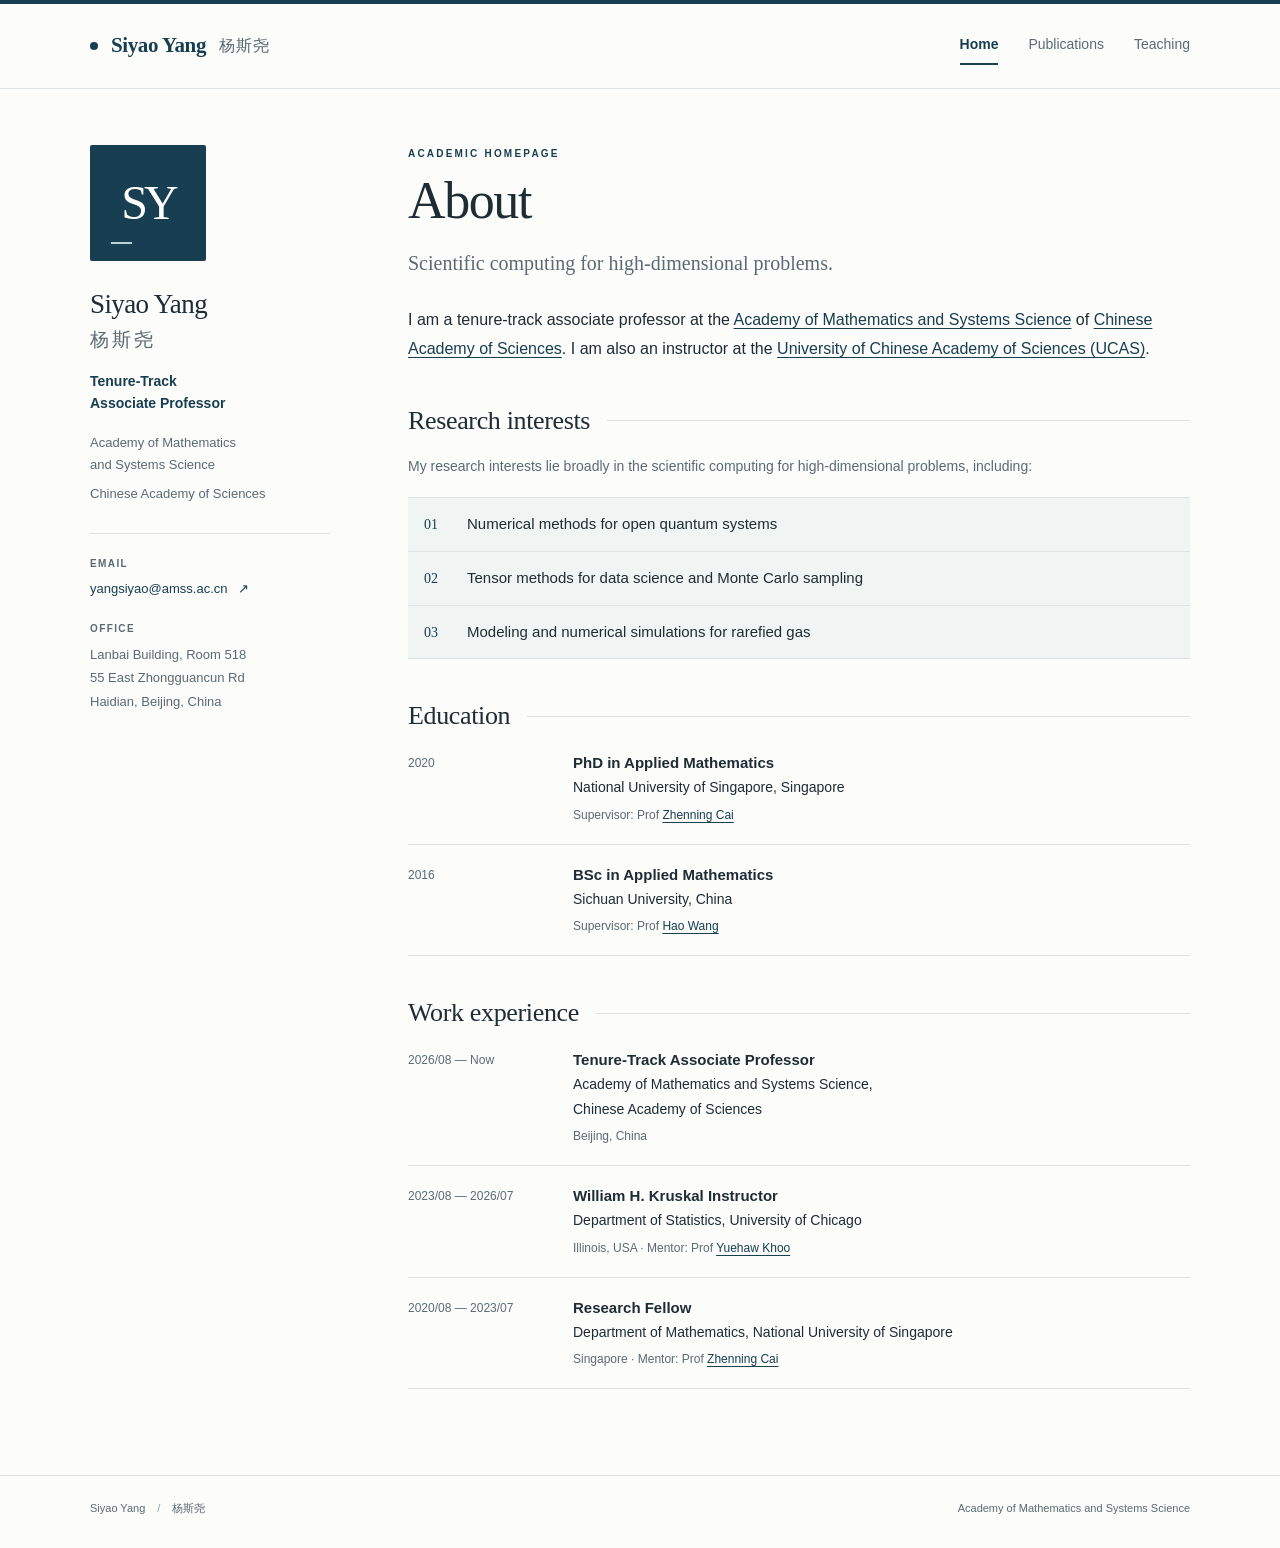
==== index.html @ 6a9a7986 "Upload personal website" ====
<!doctype html>
<html lang="en">
<head>
  <meta charset="utf-8">
  <meta name="viewport" content="width=device-width, initial-scale=1">
  <meta name="description" content="Siyao Yang (杨斯尧), Academy of Mathematics and Systems Science, Chinese Academy of Sciences. Research in scientific computing for high-dimensional problems.">
  <meta name="author" content="Siyao Yang">
  <meta name="theme-color" content="#173e51">
  <meta property="og:type" content="website">
  <meta property="og:title" content="Home · Siyao Yang">
  <meta property="og:description" content="Siyao Yang (杨斯尧), Academy of Mathematics and Systems Science, Chinese Academy of Sciences. Research in scientific computing for high-dimensional problems.">
  <title>Home · Siyao Yang | 杨斯尧</title>
  <link rel="icon" href="assets/favicon.svg" type="image/svg+xml">
  <link rel="stylesheet" href="assets/site.css">
  <script src="assets/site.js" defer></script>
</head>
<body>
  <a class="skip-link" href="#main">Skip to main content</a>
  <header class="site-header">
    <div class="header-inner">
      <a class="wordmark" href="index.html" aria-label="Siyao Yang home"><span class="wordmark-dot" aria-hidden="true"></span>Siyao Yang <span lang="zh-Hans">杨斯尧</span></a>
      <nav aria-label="Main navigation"><a href="index.html" aria-current="page">Home</a><a href="publications.html">Publications</a><a href="teaching.html">Teaching</a></nav>
    </div>
  </header>
  <div class="layout">
    <aside class="profile" aria-label="Profile and contact information">
  <div class="identity">
    <!-- PHOTO: Replace the monogram below with <img class="portrait" src="assets/profile.jpg" alt="Siyao Yang" width="120" height="120"> after adding your photo. -->
    <div class="monogram" aria-hidden="true">SY<span></span></div>
    <div class="identity-text">
      <p class="profile-name">Siyao Yang <span lang="zh-Hans">杨斯尧</span></p>
      <p class="profile-role">Tenure-Track<br> Associate Professor</p>
    </div>
  </div>
  <div class="profile-affiliation">
    <a href="https://english.amss.cas.cn/">Academy of Mathematics<br> and Systems Science</a>
    <a href="https://english.cas.cn/">Chinese Academy of Sciences</a>
  </div>
  <div class="profile-contact">
    <div><span class="small-label">EMAIL</span><a class="email" href="mailto:yangsiyao@amss.ac.cn">yangsiyao@amss.ac.cn <span aria-hidden="true">↗</span></a></div>
    <div><span class="small-label">OFFICE</span><address>Lanbai Building, Room 518<br>55 East Zhongguancun Rd<br>Haidian, Beijing, China</address></div>
  </div>
</aside>
    <main id="main" tabindex="-1">
      <header class="page-heading">
  <p class="eyebrow">ACADEMIC HOMEPAGE</p>
  <h1>About</h1>
  <p class="page-deck">Scientific computing for high-dimensional problems.</p>
</header>
<section class="about-copy" aria-label="Introduction">
  <p>I am a tenure-track associate professor at the <a href="https://english.amss.cas.cn/">Academy of Mathematics and Systems Science</a> of <a href="https://english.cas.cn/">Chinese Academy of Sciences</a>. I am also an instructor at the <a href="https://www.ucas.ac.cn/">University of Chinese Academy of Sciences (UCAS)</a>.</p>
</section>
<section class="section" id="research">
  <div class="section-heading"><h2>Research interests</h2><span class="section-line" aria-hidden="true"></span></div>
  <p class="section-intro">My research interests lie broadly in the scientific computing for high-dimensional problems, including:</p>
  <ol class="research-list">
    <li><span class="research-number" aria-hidden="true">01</span><span>Numerical methods for open quantum systems</span></li>
    <li><span class="research-number" aria-hidden="true">02</span><span>Tensor methods for data science and Monte Carlo sampling</span></li>
    <li><span class="research-number" aria-hidden="true">03</span><span>Modeling and numerical simulations for rarefied gas</span></li>
  </ol>
</section>
<section class="section" id="education">
  <div class="section-heading"><h2>Education</h2><span class="section-line" aria-hidden="true"></span></div>
  <div class="timeline">
    <article class="timeline-row"><p class="timeline-date">2020</p><div><h3>PhD in Applied Mathematics</h3><p>National University of Singapore, Singapore</p><p class="meta">Supervisor: Prof <a href="https://blog.nus.edu.sg/matcz/">Zhenning Cai</a></p></div></article>
    <article class="timeline-row"><p class="timeline-date">2016</p><div><h3>BSc in Applied Mathematics</h3><p>Sichuan University, China</p><p class="meta">Supervisor: Prof <a href="https://math.scu.edu.cn/info/1013/9318.htm">Hao Wang</a></p></div></article>
  </div>
</section>
<section class="section" id="experience">
  <div class="section-heading"><h2>Work experience</h2><span class="section-line" aria-hidden="true"></span></div>
  <div class="timeline">
    <article class="timeline-row"><p class="timeline-date">2026/08 — Now</p><div><h3>Tenure-Track Associate Professor</h3><p>Academy of Mathematics and Systems Science,<br>Chinese Academy of Sciences</p><p class="meta">Beijing, China</p></div></article>
    <article class="timeline-row"><p class="timeline-date">2023/08 — 2026/07</p><div><h3>William H. Kruskal Instructor</h3><p>Department of Statistics, University of Chicago</p><p class="meta">Illinois, USA · Mentor: Prof <a href="https://www.stat.uchicago.edu/~ykhoo/">Yuehaw Khoo</a></p></div></article>
    <article class="timeline-row"><p class="timeline-date">2020/08 — 2023/07</p><div><h3>Research Fellow</h3><p>Department of Mathematics, National University of Singapore</p><p class="meta">Singapore · Mentor: Prof <a href="https://blog.nus.edu.sg/matcz/">Zhenning Cai</a></p></div></article>
  </div>
</section>
    </main>
  </div>
  <footer class="site-footer"><div><span>Siyao Yang <span class="footer-divider">/</span> <span lang="zh-Hans">杨斯尧</span></span><span>Academy of Mathematics and Systems Science</span></div></footer>
</body>
</html>
---- assets/site.css ----
/* Local stylesheet. No Google Fonts, external CSS, trackers, or CDN dependencies. */
:root {
  --ink: #1e2c34;
  --muted: #5b6a72;
  --accent: #173e51;
  --accent-hover: #28647b;
  --paper: #fcfcfa;
  --line: #dee4e5;
  --soft: #f0f4f3;
  --serif: Georgia, "Times New Roman", "Songti SC", SimSun, serif;
  --sans: -apple-system, BlinkMacSystemFont, "Segoe UI", "PingFang SC", "Microsoft YaHei", Arial, sans-serif;
}
* { box-sizing: border-box; }
[hidden] { display: none !important; }
html { scroll-behavior: smooth; scroll-padding-top: 110px; }
body { margin: 0; background: var(--paper); color: var(--ink); font-family: var(--sans); font-size: 16px; line-height: 1.7; -webkit-font-smoothing: antialiased; }
a { color: var(--accent); text-decoration-thickness: 1px; text-underline-offset: 3px; }
a:hover { color: var(--accent-hover); }
a:focus-visible, button:focus-visible, input:focus-visible { outline: 3px solid #a7622b; outline-offset: 4px; }
p, h1, h2, h3 { margin: 0; }
h1, h2, h3 { text-wrap: pretty; }
button, input { font: inherit; }
.skip-link { position: fixed; z-index: 99; left: 20px; top: -100px; padding: 10px 18px; background: var(--accent); color: #fff; }
.skip-link:focus { top: 12px; }
.site-header { background: rgba(252,252,250,.97); border-top: 4px solid var(--accent); border-bottom: 1px solid var(--line); }
.header-inner { max-width: 1180px; margin: auto; padding: 23px 40px; display: flex; align-items: center; justify-content: space-between; gap: 25px; }
.wordmark { display: inline-flex; align-items: center; gap: 12px; font-family: var(--serif); font-size: 21px; font-weight: 600; letter-spacing: -.4px; text-decoration: none; white-space: nowrap; }
.wordmark > [lang] { font-family: var(--sans); font-size: 16px; font-weight: 400; color: var(--muted); letter-spacing: 1px; margin-left: 1px; }
.wordmark-dot { width: 8px; height: 8px; border-radius: 50%; background: var(--accent); margin-right: 1px; }
nav { display: flex; gap: 30px; align-items: center; }
nav a { text-decoration: none; color: var(--muted); font-size: 14px; padding: 6px 0; border-bottom: 2px solid transparent; }
nav a[aria-current="page"] { color: var(--accent); border-bottom-color: var(--accent); font-weight: 600; }
nav a:hover { border-bottom-color: var(--line); }
.layout { max-width: 1180px; margin: auto; display: grid; grid-template-columns: 248px minmax(0, 1fr); gap: 70px; padding: 56px 40px 86px; align-items: start; }
.profile { position: sticky; top: 34px; padding-right: 8px; }
.monogram { width: 116px; height: 116px; display: grid; place-content: center; background: var(--accent); color: #fff; font-family: var(--serif); font-size: 48px; letter-spacing: -4px; position: relative; margin-bottom: 25px; border-radius: 2px; }
.monogram span { position: absolute; width: 21px; height: 2px; background: #b7d1d4; left: 21px; bottom: 17px; }
.portrait { width: 116px; height: 116px; display: block; object-fit: cover; object-position: center; border-radius: 2px; margin-bottom: 25px; }
.profile-name { font-family: var(--serif); font-size: 27px; font-weight: 500; line-height: 1.4; letter-spacing: -.6px; }
.profile-name [lang] { display: block; color: var(--muted); font-family: var(--sans); font-size: 19px; font-weight: 400; margin-top: 3px; letter-spacing: 3px; }
.profile-role { color: var(--accent); font-size: 14px; font-weight: 600; line-height: 1.55; margin-top: 18px; }
.profile-affiliation { margin-top: 17px; font-size: 13px; line-height: 1.75; }
.profile-affiliation a { display: block; text-decoration: none; color: var(--muted); }
.profile-affiliation a:hover { text-decoration: underline; color: var(--accent); }
.profile-affiliation a + a { margin-top: 6px; }
.profile-contact { border-top: 1px solid var(--line); margin-top: 27px; padding-top: 23px; font-size: 13px; }
.profile-contact > div + div { margin-top: 22px; }
.small-label { display: block; color: var(--muted); font-size: 10px; line-height: 1.4; letter-spacing: 1.4px; font-weight: 650; margin-bottom: 7px; }
.email { text-decoration: none; overflow-wrap: anywhere; font-weight: 500; }
.email > span { margin-left: 7px; }
address { font-style: normal; color: var(--muted); line-height: 1.8; }
main { min-width: 0; }
main:focus { outline: none; }
.eyebrow { color: var(--accent); font-size: 10px; font-weight: 650; letter-spacing: 2.2px; margin-bottom: 10px; }
h1 { font-family: var(--serif); font-size: 52px; line-height: 1.12; font-weight: 500; letter-spacing: -1.4px; }
.page-deck { font-family: var(--serif); color: var(--muted); font-size: 20px; line-height: 1.5; margin-top: 18px; }
.page-heading { margin-bottom: 28px; }
.about-copy { line-height: 1.8; }
.section { margin-top: 40px; }
.section-heading { display: flex; align-items: center; gap: 17px; margin-bottom: 18px; }
h2 { font-family: var(--serif); font-size: 26px; line-height: 1.3; font-weight: 500; letter-spacing: -.35px; }
.section-line { flex: 1; min-width: 12px; height: 1px; background: var(--line); }
.section-count { font-size: 11px; color: var(--muted); font-variant-numeric: tabular-nums; }
.section-intro { font-size: 14px; color: var(--muted); margin-bottom: 18px; }
.research-list { margin: 0; padding: 0; list-style: none; border-top: 1px solid var(--line); }
.research-list li { display: flex; gap: 20px; align-items: baseline; padding: 14px 16px; border-bottom: 1px solid var(--line); background: var(--soft); font-size: 15px; line-height: 1.65; }
.research-number { font-family: var(--serif); font-size: 14px; color: var(--accent); flex: 0 0 23px; }
.timeline-row { display: grid; grid-template-columns: 146px minmax(0, 1fr); gap: 19px; padding: 18px 0; border-bottom: 1px solid var(--line); }
.timeline-row:first-child { padding-top: 0; }
.timeline-date { color: var(--muted); font-size: 12px; line-height: 1.8; padding-top: 2px; font-variant-numeric: tabular-nums; }
h3 { font-size: 15px; line-height: 1.6; font-weight: 600; }
.timeline-row p:not(.timeline-date) { font-size: 14px; line-height: 1.75; }
.timeline-row .meta { margin-top: 5px; }
.meta { color: var(--muted); font-size: 12px !important; font-weight: 400; }
.publication-tools { margin: 30px 0 32px; }
.search-label { display: block; font-size: 12px; font-weight: 600; margin-bottom: 8px; color: var(--muted); }
input[type="search"] { width: 100%; background: #fff; border: 1px solid #cdd7da; border-radius: 3px; color: var(--ink); font-size: 14px; padding: 12px 14px; appearance: none; }
input::placeholder { color: #68767d; opacity: 1; }
.filter-row { display: flex; align-items: center; justify-content: space-between; gap: 14px; margin-top: 13px; }
.filters { display: flex; gap: 7px; flex-wrap: wrap; }
.filters button { color: var(--muted); background: transparent; border: 1px solid var(--line); font-size: 12px; border-radius: 3px; padding: 6px 12px; cursor: pointer; }
.filters button[aria-pressed="true"] { color: #fff; background: var(--accent); border-color: var(--accent); }
.filters button:hover { border-color: var(--accent); }
.result-count { font-size: 11px; color: var(--muted); white-space: nowrap; }
.publication-section { margin-top: 33px; }
.publication-list { list-style: none; margin: 0; padding: 0; }
.publication { display: grid; grid-template-columns: 28px minmax(0,1fr); gap: 14px; padding: 23px 0; border-bottom: 1px solid var(--line); }
.publication:first-child { padding-top: 3px; }
.publication-number { font-family: var(--serif); color: var(--muted); font-size: 13px; line-height: 2; }
.publication h3 { font-size: 17px; font-weight: 600; line-height: 1.5; }
.publication h3 a { color: var(--ink); text-decoration: none; }
.publication h3 a:hover { color: var(--accent-hover); text-decoration: underline; }
.publication-authors { font-size: 13px; color: var(--muted); margin-top: 7px; line-height: 1.65; }
.publication-venue { font-size: 13px; margin-top: 6px; line-height: 1.75; }
.paper-links { margin-top: 11px; display: flex; gap: 15px; }
.paper-link { font-size: 11px; line-height: 1.4; text-decoration: none; color: var(--accent); border: 1px solid #cbd6d9; border-radius: 3px; padding: 4px 8px; }
.paper-link span { margin-left: 5px; }
.paper-link:hover { background: var(--soft); }
.empty-state { background: var(--soft); padding: 25px; font-size: 14px; color: var(--muted); border-left: 3px solid var(--accent); }
.school-name { font-size: 12px; color: var(--muted); margin-top: -7px; margin-bottom: 17px; }
.course { display: grid; grid-template-columns: 136px minmax(0, 1fr); gap: 25px; padding: 20px 0; border-top: 1px solid var(--line); }
.course-date { font-size: 13px; font-variant-numeric: tabular-nums; }
.course-date span { display: block; }
.course-date .meta { margin-top: 2px; }
.course-code { display: block; color: var(--accent); font-size: 10px; letter-spacing: .7px; font-weight: 650; margin-bottom: 5px; }
.course h3 { font-size: 15px; line-height: 1.5; }
.site-footer { border-top: 1px solid var(--line); }
.site-footer > div { max-width: 1180px; margin: auto; padding: 23px 40px 30px; display: flex; justify-content: space-between; gap: 20px; color: var(--muted); font-size: 11px; }
.footer-divider { margin: 0 9px; color: #91a0a5; }
@media (min-width: 1500px) { .layout { padding-top: 65px; } }
@media (max-width: 1020px) {
  .layout { grid-template-columns: 220px minmax(0,1fr); gap: 40px; padding-left: 30px; padding-right: 30px; }
  .header-inner { padding-left: 30px; padding-right: 30px; }
  .timeline-row { grid-template-columns: 123px minmax(0,1fr); gap: 15px; }
  .course { grid-template-columns: 118px minmax(0,1fr); gap: 18px; }
  h1 { font-size: 46px; }
}
@media (max-width: 780px) {
  .header-inner { padding: 18px 24px; flex-wrap: wrap; gap: 12px; }
  .wordmark { font-size: 21px; }
  nav { gap: 24px; }
  .layout { display: block; padding: 30px 24px 55px; }
  .profile { position: static; display: grid; grid-template-columns: 1fr 1fr; gap: 20px 28px; border-bottom: 1px solid var(--line); padding: 0 0 26px; margin-bottom: 35px; }
  .identity { display: flex; gap: 16px; align-items: flex-start; grid-column: 1; }
  .monogram, .portrait { width: 73px; height: 82px; min-width: 73px; font-size: 35px; margin: 0; letter-spacing: -3px; }
  .monogram span { width: 17px; left: 14px; bottom: 11px; }
  .profile-name { font-size: 22px; }
  .profile-name [lang] { font-size: 15px; margin-top: 2px; }
  .profile-role { font-size: 12px; margin-top: 11px; }
  .profile-affiliation { margin: 0; grid-column: 2; grid-row: 1; padding-top: 2px; }
  .profile-contact { display: flex; gap: 28px; padding: 0; margin: 0; border: 0; grid-column: 1 / -1; font-size: 12px; }
  .profile-contact > div { flex: 1; }
  .profile-contact > div + div { margin: 0; }
  .profile-contact address { line-height: 1.6; }
  .small-label { margin-bottom: 5px; }
  .page-heading { margin-bottom: 23px; }
  h1 { font-size: 44px; }
  h2 { font-size: 25px; }
  .page-deck { font-size: 19px; }
  .section { margin-top: 32px; }
  .timeline-row { grid-template-columns: 137px minmax(0,1fr); }
  .site-footer > div { padding-left: 24px; padding-right: 24px; }
}
@media (max-width: 490px) {
  body { font-size: 15px; }
  .header-inner { display: block; padding: 15px 20px 11px; }
  nav { margin-top: 12px; gap: 25px; }
  nav a { font-size: 13px; }
  .layout { padding: 26px 20px 45px; }
  .profile { display: block; margin-bottom: 29px; padding-bottom: 23px; }
  .identity { align-items: center; }
  .profile-role { margin-top: 6px; }
  .profile-role br { display: none; }
  .profile-role br::after { content: ' '; }
  .profile-affiliation { margin-top: 15px; font-size: 12px; }
  .profile-affiliation br { display: none; }
  .profile-contact { margin-top: 19px; gap: 18px; }
  .profile-contact > div:first-child { flex: 1.05; }
  .profile-contact > div:last-child { flex: 1; }
  .profile-contact address { font-size: 11px; }
  .email { font-size: 11px; }
  .email > span { display: none; }
  h1 { font-size: 40px; }
  .eyebrow { font-size: 9px; letter-spacing: 1.9px; }
  .page-deck { font-size: 18px; }
  .about-copy { font-size: 15px; }
  .research-list li { padding: 13px 12px; gap: 10px; font-size: 14px; }
  .research-number { flex-basis: 22px; }
  .timeline-row { grid-template-columns: 1fr; gap: 5px; padding: 18px 0; }
  .timeline-date { font-size: 11px; }
  .publication { grid-template-columns: 23px minmax(0,1fr); gap: 8px; }
  .publication h3 { font-size: 16px; }
  .publication-authors, .publication-venue { font-size: 12px; }
  .filter-row { align-items: center; gap: 7px; }
  .filters { gap: 5px; }
  .filters button { padding: 5px 9px; font-size: 11px; }
  .result-count { font-size: 10px; }
  input[type="search"] { font-size: 16px; }
  .course { grid-template-columns: 1fr; gap: 8px; }
  .course-date { display: flex; gap: 10px; align-items: baseline; font-size: 12px; }
  .course-date .meta { font-size: 11px !important; }
  .course h3 { font-size: 14px; }
  .section-heading { gap: 12px; }
  .site-footer > div { display: block; padding-left: 20px; padding-right: 20px; }
  .site-footer > div > span { display: block; }
  .site-footer > div > span + span { margin-top: 7px; }
}
@media (prefers-reduced-motion: reduce) { html { scroll-behavior: auto; } }
@media print {
  body { background: #fff; font-size: 11pt; }
  .site-header, .site-footer, .publication-tools, .skip-link { display: none; }
  .layout { display: block; padding: 0; }
  .profile { position: static; border-bottom: 1px solid #aaa; padding-bottom: 16px; margin-bottom: 25px; }
  .monogram, .portrait, .profile-affiliation, .profile-contact { display: none; }
  .profile-name [lang] { display: inline; margin-left: 10px; }
  .profile-role br { display: none; }
  .profile-role { margin-top: 5px; }
  h1 { font-size: 28pt; }
  .page-deck { font-size: 13pt; }
  .publication, .timeline-row, .course { break-inside: avoid; }
  .paper-links { display: none; }
  .section { margin-top: 24px; }
  a { text-decoration: none; }
}
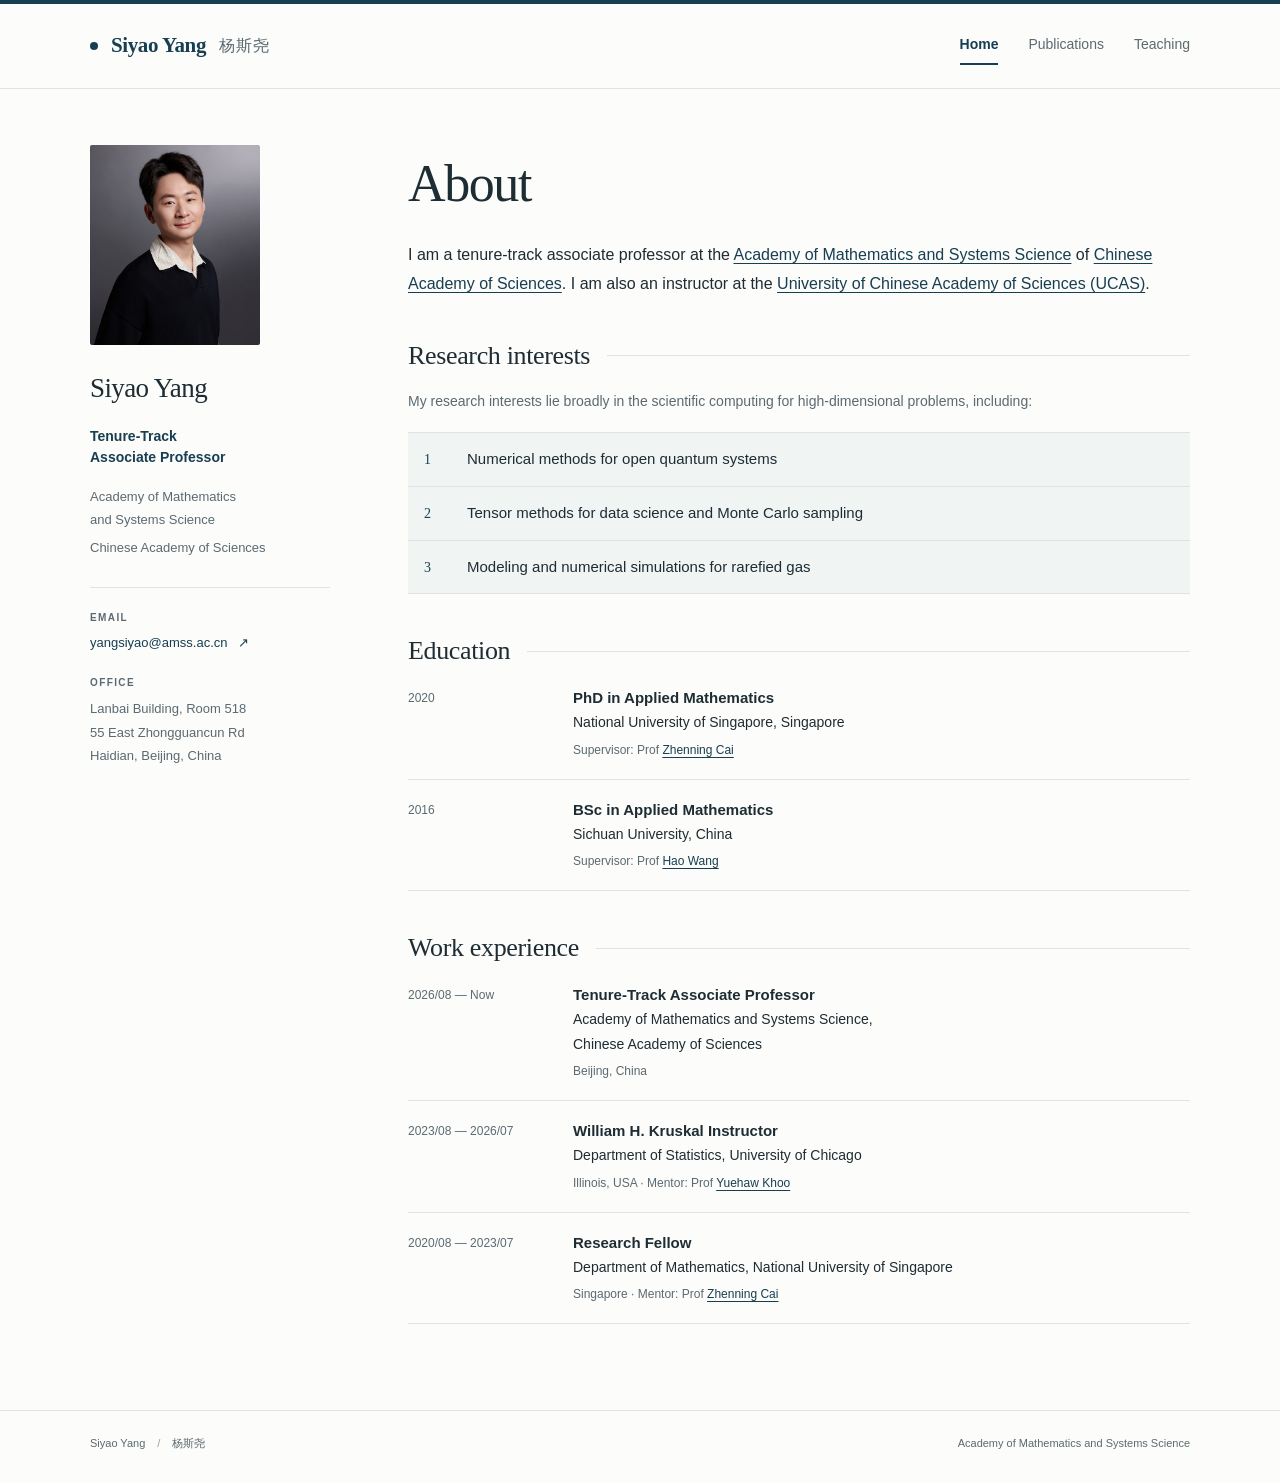
==== commit eb851848: "Update personal website and add portrait" ====
--- a/index.html
+++ b/index.html
@@ -12,7 +12,6 @@
   <title>Home · Siyao Yang | 杨斯尧</title>
   <link rel="icon" href="assets/favicon.svg" type="image/svg+xml">
   <link rel="stylesheet" href="assets/site.css">
-  <script src="assets/site.js" defer></script>
 </head>
 <body>
   <a class="skip-link" href="#main">Skip to main content</a>
@@ -25,10 +24,9 @@
   <div class="layout">
     <aside class="profile" aria-label="Profile and contact information">
   <div class="identity">
-    <!-- PHOTO: Replace the monogram below with <img class="portrait" src="assets/profile.jpg" alt="Siyao Yang" width="120" height="120"> after adding your photo. -->
-    <div class="monogram" aria-hidden="true">SY<span></span></div>
+    <img class="portrait" src="assets/siyaoyang.JPG" alt="Siyao Yang" width="170" height="200" decoding="async">
     <div class="identity-text">
-      <p class="profile-name">Siyao Yang <span lang="zh-Hans">杨斯尧</span></p>
+      <p class="profile-name">Siyao Yang <span lang="zh-Hans"></span></p>
       <p class="profile-role">Tenure-Track<br> Associate Professor</p>
     </div>
   </div>
@@ -43,9 +41,9 @@
 </aside>
     <main id="main" tabindex="-1">
       <header class="page-heading">
-  <p class="eyebrow">ACADEMIC HOMEPAGE</p>
+  <p class="eyebrow"></p>
   <h1>About</h1>
-  <p class="page-deck">Scientific computing for high-dimensional problems.</p>
+  <!-- <p class="page-deck">Scientific computing for high-dimensional problems.</p> -->
 </header>
 <section class="about-copy" aria-label="Introduction">
   <p>I am a tenure-track associate professor at the <a href="https://english.amss.cas.cn/">Academy of Mathematics and Systems Science</a> of <a href="https://english.cas.cn/">Chinese Academy of Sciences</a>. I am also an instructor at the <a href="https://www.ucas.ac.cn/">University of Chinese Academy of Sciences (UCAS)</a>.</p>
@@ -54,9 +52,9 @@
   <div class="section-heading"><h2>Research interests</h2><span class="section-line" aria-hidden="true"></span></div>
   <p class="section-intro">My research interests lie broadly in the scientific computing for high-dimensional problems, including:</p>
   <ol class="research-list">
-    <li><span class="research-number" aria-hidden="true">01</span><span>Numerical methods for open quantum systems</span></li>
-    <li><span class="research-number" aria-hidden="true">02</span><span>Tensor methods for data science and Monte Carlo sampling</span></li>
-    <li><span class="research-number" aria-hidden="true">03</span><span>Modeling and numerical simulations for rarefied gas</span></li>
+    <li><span class="research-number" aria-hidden="true">1</span><span>Numerical methods for open quantum systems</span></li>
+    <li><span class="research-number" aria-hidden="true">2</span><span>Tensor methods for data science and Monte Carlo sampling</span></li>
+    <li><span class="research-number" aria-hidden="true">3</span><span>Modeling and numerical simulations for rarefied gas</span></li>
   </ol>
 </section>
 <section class="section" id="education">
--- a/assets/site.css
+++ b/assets/site.css
@@ -32,10 +32,9 @@
 nav a[aria-current="page"] { color: var(--accent); border-bottom-color: var(--accent); font-weight: 600; }
 nav a:hover { border-bottom-color: var(--line); }
 .layout { max-width: 1180px; margin: auto; display: grid; grid-template-columns: 248px minmax(0, 1fr); gap: 70px; padding: 56px 40px 86px; align-items: start; }
+.layout--content { display: block; max-width: 960px; }
 .profile { position: sticky; top: 34px; padding-right: 8px; }
-.monogram { width: 116px; height: 116px; display: grid; place-content: center; background: var(--accent); color: #fff; font-family: var(--serif); font-size: 48px; letter-spacing: -4px; position: relative; margin-bottom: 25px; border-radius: 2px; }
-.monogram span { position: absolute; width: 21px; height: 2px; background: #b7d1d4; left: 21px; bottom: 17px; }
-.portrait { width: 116px; height: 116px; display: block; object-fit: cover; object-position: center; border-radius: 2px; margin-bottom: 25px; }
+.portrait { width: 170px; height: 200px; display: block; object-fit: cover; object-position: center 10%; border-radius: 2px; margin-bottom: 25px; }
 .profile-name { font-family: var(--serif); font-size: 27px; font-weight: 500; line-height: 1.4; letter-spacing: -.6px; }
 .profile-name [lang] { display: block; color: var(--muted); font-family: var(--sans); font-size: 19px; font-weight: 400; margin-top: 3px; letter-spacing: 3px; }
 .profile-role { color: var(--accent); font-size: 14px; font-weight: 600; line-height: 1.55; margin-top: 18px; }
@@ -72,16 +71,6 @@
 .timeline-row p:not(.timeline-date) { font-size: 14px; line-height: 1.75; }
 .timeline-row .meta { margin-top: 5px; }
 .meta { color: var(--muted); font-size: 12px !important; font-weight: 400; }
-.publication-tools { margin: 30px 0 32px; }
-.search-label { display: block; font-size: 12px; font-weight: 600; margin-bottom: 8px; color: var(--muted); }
-input[type="search"] { width: 100%; background: #fff; border: 1px solid #cdd7da; border-radius: 3px; color: var(--ink); font-size: 14px; padding: 12px 14px; appearance: none; }
-input::placeholder { color: #68767d; opacity: 1; }
-.filter-row { display: flex; align-items: center; justify-content: space-between; gap: 14px; margin-top: 13px; }
-.filters { display: flex; gap: 7px; flex-wrap: wrap; }
-.filters button { color: var(--muted); background: transparent; border: 1px solid var(--line); font-size: 12px; border-radius: 3px; padding: 6px 12px; cursor: pointer; }
-.filters button[aria-pressed="true"] { color: #fff; background: var(--accent); border-color: var(--accent); }
-.filters button:hover { border-color: var(--accent); }
-.result-count { font-size: 11px; color: var(--muted); white-space: nowrap; }
 .publication-section { margin-top: 33px; }
 .publication-list { list-style: none; margin: 0; padding: 0; }
 .publication { display: grid; grid-template-columns: 28px minmax(0,1fr); gap: 14px; padding: 23px 0; border-bottom: 1px solid var(--line); }
@@ -92,13 +81,13 @@
 .publication h3 a:hover { color: var(--accent-hover); text-decoration: underline; }
 .publication-authors { font-size: 13px; color: var(--muted); margin-top: 7px; line-height: 1.65; }
 .publication-venue { font-size: 13px; margin-top: 6px; line-height: 1.75; }
+.publication-note { color: var(--muted); font-size: 12px; margin-top: 20px; }
 .paper-links { margin-top: 11px; display: flex; gap: 15px; }
 .paper-link { font-size: 11px; line-height: 1.4; text-decoration: none; color: var(--accent); border: 1px solid #cbd6d9; border-radius: 3px; padding: 4px 8px; }
 .paper-link span { margin-left: 5px; }
 .paper-link:hover { background: var(--soft); }
-.empty-state { background: var(--soft); padding: 25px; font-size: 14px; color: var(--muted); border-left: 3px solid var(--accent); }
-.school-name { font-size: 12px; color: var(--muted); margin-top: -7px; margin-bottom: 17px; }
 .course { display: grid; grid-template-columns: 136px minmax(0, 1fr); gap: 25px; padding: 20px 0; border-top: 1px solid var(--line); }
+.teaching-section .course:first-child { border-top: 0; padding-top: 0; }
 .course-date { font-size: 13px; font-variant-numeric: tabular-nums; }
 .course-date span { display: block; }
 .course-date .meta { margin-top: 2px; }
@@ -122,8 +111,7 @@
   .layout { display: block; padding: 30px 24px 55px; }
   .profile { position: static; display: grid; grid-template-columns: 1fr 1fr; gap: 20px 28px; border-bottom: 1px solid var(--line); padding: 0 0 26px; margin-bottom: 35px; }
   .identity { display: flex; gap: 16px; align-items: flex-start; grid-column: 1; }
-  .monogram, .portrait { width: 73px; height: 82px; min-width: 73px; font-size: 35px; margin: 0; letter-spacing: -3px; }
-  .monogram span { width: 17px; left: 14px; bottom: 11px; }
+  .portrait { width: 100px; height: 120px; min-width: 100px; margin: 0; }
   .profile-name { font-size: 22px; }
   .profile-name [lang] { font-size: 15px; margin-top: 2px; }
   .profile-role { font-size: 12px; margin-top: 11px; }
@@ -138,6 +126,8 @@
   h2 { font-size: 25px; }
   .page-deck { font-size: 19px; }
   .section { margin-top: 32px; }
+  .research-list li { padding: 13px 7px; gap: 5px; font-size: clamp(13px, 2.8vw, 15px); letter-spacing: -.2px; }
+  .research-number { flex-basis: 20px; }
   .timeline-row { grid-template-columns: 137px minmax(0,1fr); }
   .site-footer > div { padding-left: 24px; padding-right: 24px; }
 }
@@ -164,18 +154,11 @@
   .eyebrow { font-size: 9px; letter-spacing: 1.9px; }
   .page-deck { font-size: 18px; }
   .about-copy { font-size: 15px; }
-  .research-list li { padding: 13px 12px; gap: 10px; font-size: 14px; }
-  .research-number { flex-basis: 22px; }
   .timeline-row { grid-template-columns: 1fr; gap: 5px; padding: 18px 0; }
   .timeline-date { font-size: 11px; }
   .publication { grid-template-columns: 23px minmax(0,1fr); gap: 8px; }
   .publication h3 { font-size: 16px; }
   .publication-authors, .publication-venue { font-size: 12px; }
-  .filter-row { align-items: center; gap: 7px; }
-  .filters { gap: 5px; }
-  .filters button { padding: 5px 9px; font-size: 11px; }
-  .result-count { font-size: 10px; }
-  input[type="search"] { font-size: 16px; }
   .course { grid-template-columns: 1fr; gap: 8px; }
   .course-date { display: flex; gap: 10px; align-items: baseline; font-size: 12px; }
   .course-date .meta { font-size: 11px !important; }
@@ -188,10 +171,10 @@
 @media (prefers-reduced-motion: reduce) { html { scroll-behavior: auto; } }
 @media print {
   body { background: #fff; font-size: 11pt; }
-  .site-header, .site-footer, .publication-tools, .skip-link { display: none; }
+  .site-header, .site-footer, .skip-link { display: none; }
   .layout { display: block; padding: 0; }
   .profile { position: static; border-bottom: 1px solid #aaa; padding-bottom: 16px; margin-bottom: 25px; }
-  .monogram, .portrait, .profile-affiliation, .profile-contact { display: none; }
+  .portrait, .profile-affiliation, .profile-contact { display: none; }
   .profile-name [lang] { display: inline; margin-left: 10px; }
   .profile-role br { display: none; }
   .profile-role { margin-top: 5px; }
